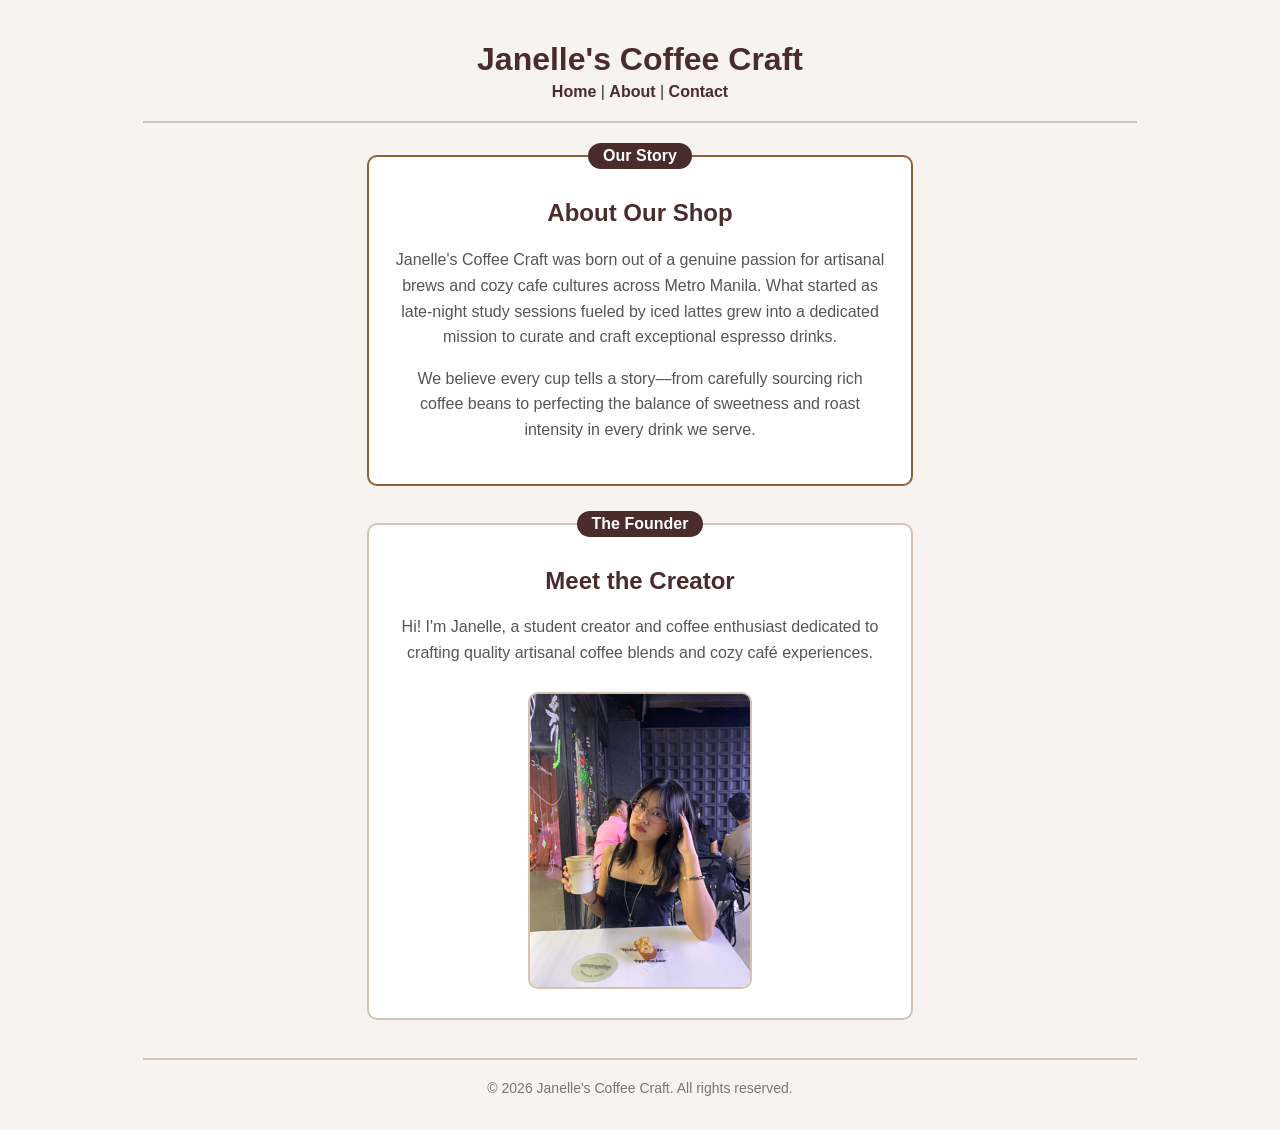
==== about.html @ 9f487399 "Unify layout, colors, and fieldsets across home, about, and contact pages" ====
<!DOCTYPE html>
<html lang="en">
<head>
  <meta charset="UTF-8">
  <meta name="viewport" content="width=device-width, initial-scale=1.0">
  <title>Janelle's Coffee Craft - About</title>
</head>
<body bgcolor="#f7f3ef" text="#333333" link="#4a2c2a" vlink="#4a2c2a" alink="#a0522d" align="center" style="font-family: Arial, sans-serif; margin: 0; padding: 20px;">

  <header>
    <h1 style="color: #4a2c2a; margin-bottom: 5px;">Janelle's Coffee Craft</h1>
    <nav>
      <a href="index.html" style="font-weight: bold; text-decoration: none;">Home</a> |
      <a href="about.html" style="font-weight: bold; text-decoration: none;">About</a> |
      <a href="contact.html" style="font-weight: bold; text-decoration: none;">Contact</a>
    </nav>
  </header>

  <hr width="80%" color="#d4c3b3" style="margin: 20px auto;">

  <main style="max-width: 600px; margin: 0 auto;">
    
    <table align="center" border="0" cellpadding="0" cellspacing="0" style="max-width: 550px; width: 100%; margin-bottom: 25px;">
      <tr>
        <td>
          <fieldset style="background-color: #ffffff; border: 2px solid #8c6239; border-radius: 10px; padding: 25px; text-align: center;">
            <legend style="background-color: #4a2c2a; color: #ffffff; padding: 4px 15px; border-radius: 15px; font-weight: bold;">Our Story</legend>
            <h2 style="color: #4a2c2a; margin-top: 5px;">About Our Shop</h2>
            <p style="color: #555555; line-height: 1.6;">Janelle's Coffee Craft was born out of a genuine passion for artisanal brews and cozy cafe cultures across Metro Manila. What started as late-night study sessions fueled by iced lattes grew into a dedicated mission to curate and craft exceptional espresso drinks.</p>
            <p style="color: #555555; line-height: 1.6;">We believe every cup tells a story—from carefully sourcing rich coffee beans to perfecting the balance of sweetness and roast intensity in every drink we serve.</p>
          </fieldset>
        </td>
      </tr>
    </table>

    <table align="center" border="0" cellpadding="0" cellspacing="0" style="max-width: 550px; width: 100%;">
      <tr>
        <td>
          <fieldset style="background-color: #ffffff; border: 2px solid #d4c3b3; border-radius: 10px; padding: 25px; text-align: center;">
            <legend style="background-color: #4a2c2a; color: #ffffff; padding: 4px 15px; border-radius: 15px; font-weight: bold;">The Founder</legend>
            <h2 style="color: #4a2c2a; margin-top: 5px;">Meet the Creator</h2>
            <p style="color: #555555; line-height: 1.6;">Hi! I'm Janelle, a student creator and coffee enthusiast dedicated to crafting quality artisanal coffee blends and cozy café experiences.</p>
            <img src="profile.jpg" alt="Janelle" width="220" style="border-radius: 10px; border: 2px solid #d4c3b3; margin-top: 10px;">
          </fieldset>
        </td>
      </tr>
    </table>

  </main>

  <br><hr width="80%" color="#d4c3b3" style="margin: 20px auto;">

  <footer>
    <p style="color: #777777; font-size: 14px;">&copy; 2026 Janelle's Coffee Craft. All rights reserved.</p>
  </footer>

</body>
</html>
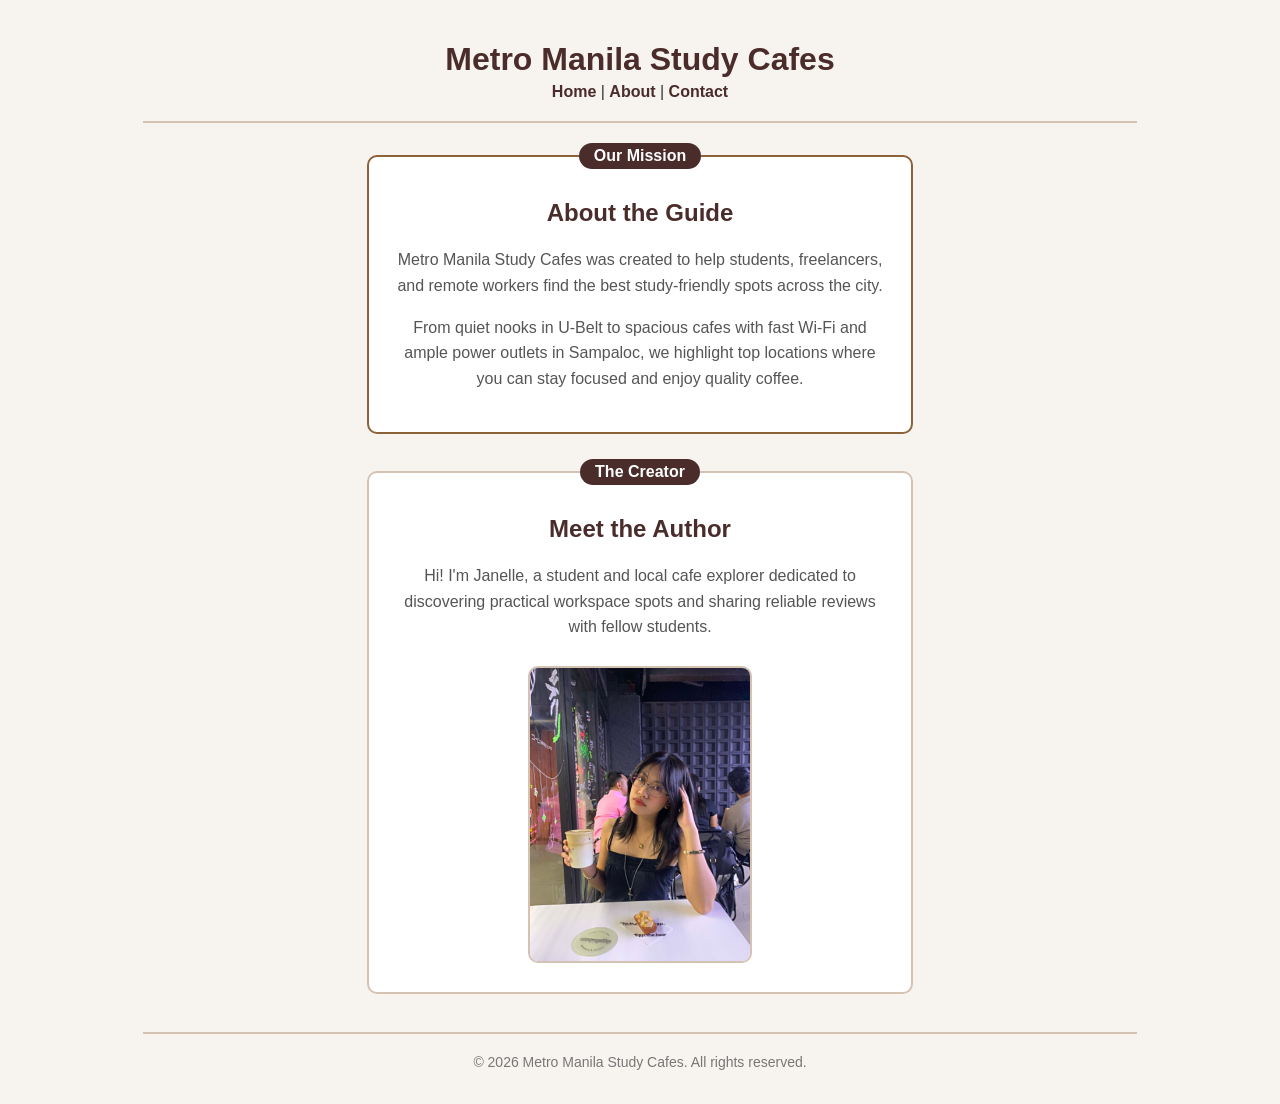
==== commit 09e3250d: "Update index, about, and contact pages for Metro Manila Study Cafes" ====
--- a/about.html
+++ b/about.html
@@ -3,12 +3,12 @@
 <head>
   <meta charset="UTF-8">
   <meta name="viewport" content="width=device-width, initial-scale=1.0">
-  <title>Janelle's Coffee Craft - About</title>
+  <title>Metro Manila Study Cafes - About</title>
 </head>
 <body bgcolor="#f7f3ef" text="#333333" link="#4a2c2a" vlink="#4a2c2a" alink="#a0522d" align="center" style="font-family: Arial, sans-serif; margin: 0; padding: 20px;">
 
   <header>
-    <h1 style="color: #4a2c2a; margin-bottom: 5px;">Janelle's Coffee Craft</h1>
+    <h1 style="color: #4a2c2a; margin-bottom: 5px;">Metro Manila Study Cafes</h1>
     <nav>
       <a href="index.html" style="font-weight: bold; text-decoration: none;">Home</a> |
       <a href="about.html" style="font-weight: bold; text-decoration: none;">About</a> |
@@ -24,10 +24,10 @@
       <tr>
         <td>
           <fieldset style="background-color: #ffffff; border: 2px solid #8c6239; border-radius: 10px; padding: 25px; text-align: center;">
-            <legend style="background-color: #4a2c2a; color: #ffffff; padding: 4px 15px; border-radius: 15px; font-weight: bold;">Our Story</legend>
-            <h2 style="color: #4a2c2a; margin-top: 5px;">About Our Shop</h2>
-            <p style="color: #555555; line-height: 1.6;">Janelle's Coffee Craft was born out of a genuine passion for artisanal brews and cozy cafe cultures across Metro Manila. What started as late-night study sessions fueled by iced lattes grew into a dedicated mission to curate and craft exceptional espresso drinks.</p>
-            <p style="color: #555555; line-height: 1.6;">We believe every cup tells a story—from carefully sourcing rich coffee beans to perfecting the balance of sweetness and roast intensity in every drink we serve.</p>
+            <legend style="background-color: #4a2c2a; color: #ffffff; padding: 4px 15px; border-radius: 15px; font-weight: bold;">Our Mission</legend>
+            <h2 style="color: #4a2c2a; margin-top: 5px;">About the Guide</h2>
+            <p style="color: #555555; line-height: 1.6;">Metro Manila Study Cafes was created to help students, freelancers, and remote workers find the best study-friendly spots across the city.</p>
+            <p style="color: #555555; line-height: 1.6;">From quiet nooks in U-Belt to spacious cafes with fast Wi-Fi and ample power outlets in Sampaloc, we highlight top locations where you can stay focused and enjoy quality coffee.</p>
           </fieldset>
         </td>
       </tr>
@@ -37,9 +37,9 @@
       <tr>
         <td>
           <fieldset style="background-color: #ffffff; border: 2px solid #d4c3b3; border-radius: 10px; padding: 25px; text-align: center;">
-            <legend style="background-color: #4a2c2a; color: #ffffff; padding: 4px 15px; border-radius: 15px; font-weight: bold;">The Founder</legend>
-            <h2 style="color: #4a2c2a; margin-top: 5px;">Meet the Creator</h2>
-            <p style="color: #555555; line-height: 1.6;">Hi! I'm Janelle, a student creator and coffee enthusiast dedicated to crafting quality artisanal coffee blends and cozy café experiences.</p>
+            <legend style="background-color: #4a2c2a; color: #ffffff; padding: 4px 15px; border-radius: 15px; font-weight: bold;">The Creator</legend>
+            <h2 style="color: #4a2c2a; margin-top: 5px;">Meet the Author</h2>
+            <p style="color: #555555; line-height: 1.6;">Hi! I'm Janelle, a student and local cafe explorer dedicated to discovering practical workspace spots and sharing reliable reviews with fellow students.</p>
             <img src="profile.jpg" alt="Janelle" width="220" style="border-radius: 10px; border: 2px solid #d4c3b3; margin-top: 10px;">
           </fieldset>
         </td>
@@ -51,7 +51,7 @@
   <br><hr width="80%" color="#d4c3b3" style="margin: 20px auto;">
 
   <footer>
-    <p style="color: #777777; font-size: 14px;">&copy; 2026 Janelle's Coffee Craft. All rights reserved.</p>
+    <p style="color: #777777; font-size: 14px;">&copy; 2026 Metro Manila Study Cafes. All rights reserved.</p>
   </footer>
 
 </body>
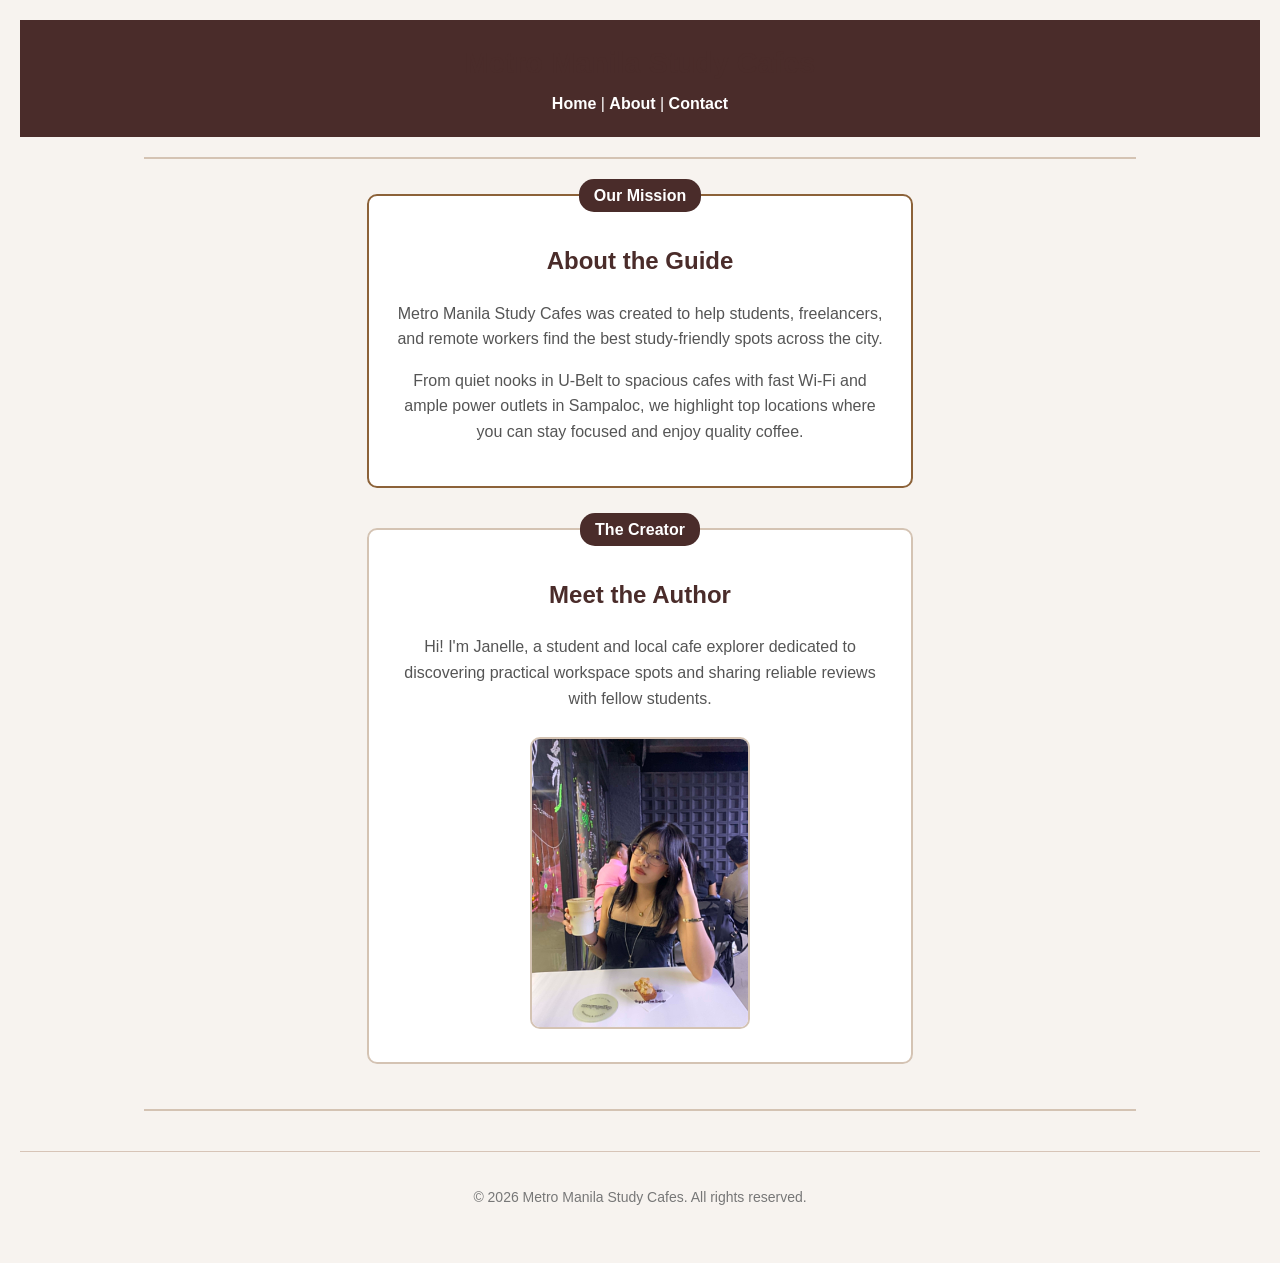
==== commit e950d5c6: "Task 5.3: Add shared style.css with CSS variables, base styles, layout regions, component cards, and" ====
--- a/about.html
+++ b/about.html
@@ -4,6 +4,7 @@
   <meta charset="UTF-8">
   <meta name="viewport" content="width=device-width, initial-scale=1.0">
   <title>Metro Manila Study Cafes - About</title>
+  <link rel="stylesheet" href="style.css">
 </head>
 <body bgcolor="#f7f3ef" text="#333333" link="#4a2c2a" vlink="#4a2c2a" alink="#a0522d" align="center" style="font-family: Arial, sans-serif; margin: 0; padding: 20px;">
 
--- a/style.css
+++ b/style.css
@@ -0,0 +1,124 @@
+/* ==========================================================================
+   1. VARIABLES
+   ========================================================================== */
+:root {
+  --brand-color: #4a2c2a;
+  --dark-ink: #333333;
+  --muted-grey: #8c6239;
+  --light-bg: #f7f3ef;
+  --white: #ffffff;
+  --card-border: #d7c4b7;
+}
+
+/* ==========================================================================
+   2. BASE STYLES
+   ========================================================================== */
+*,
+*::before,
+*::after {
+  box-sizing: border-box;
+}
+
+body {
+  font-family: Arial, sans-serif;
+  line-height: 1.6;
+  background-color: var(--light-bg);
+  color: var(--dark-ink);
+  margin: 0;
+  padding: 0;
+}
+
+a {
+  color: var(--brand-color);
+  text-decoration: none;
+}
+
+a:hover {
+  text-decoration: underline;
+}
+
+/* Accessible Keyboard Focus State */
+a:focus,
+button:focus,
+input:focus,
+select:focus,
+textarea:focus {
+  outline: 3px solid var(--brand-color);
+  outline-offset: 2px;
+}
+
+/* ==========================================================================
+   3. LAYOUT REGIONS
+   ========================================================================== */
+header {
+  background-color: var(--brand-color);
+  color: var(--white);
+  padding: 20px;
+  text-align: center;
+}
+
+header h1 {
+  margin: 0 0 10px 0;
+  font-size: 1.8rem;
+}
+
+/* Styled Horizontal Nav Bar */
+nav ul {
+  list-style: none;
+  padding: 0;
+  margin: 0;
+}
+
+nav li {
+  display: inline-block;
+  margin: 0 12px;
+}
+
+nav a {
+  color: var(--white);
+  font-weight: bold;
+  text-decoration: none;
+}
+
+nav a:hover {
+  color: var(--card-border);
+}
+
+main {
+  max-width: 800px;
+  margin: 30px auto;
+  padding: 0 20px;
+}
+
+footer {
+  text-align: center;
+  padding: 20px;
+  color: var(--muted-grey);
+  font-size: 0.9rem;
+  border-top: 1px solid var(--card-border);
+  margin-top: 40px;
+}
+
+/* ==========================================================================
+   4. COMPONENTS (Place Entry Cards)
+   ========================================================================== */
+.place-card {
+  background-color: var(--white);
+  border: 1px solid var(--card-border);
+  border-radius: 8px;
+  padding: 20px;
+  margin-bottom: 20px;
+  box-shadow: 0 2px 5px rgba(0, 0, 0, 0.05);
+}
+
+.place-card h2, 
+.place-card h3 {
+  margin-top: 0;
+  color: var(--brand-color);
+}
+
+.place-card img {
+  max-width: 100%;
+  height: auto;
+  border-radius: 6px;
+}
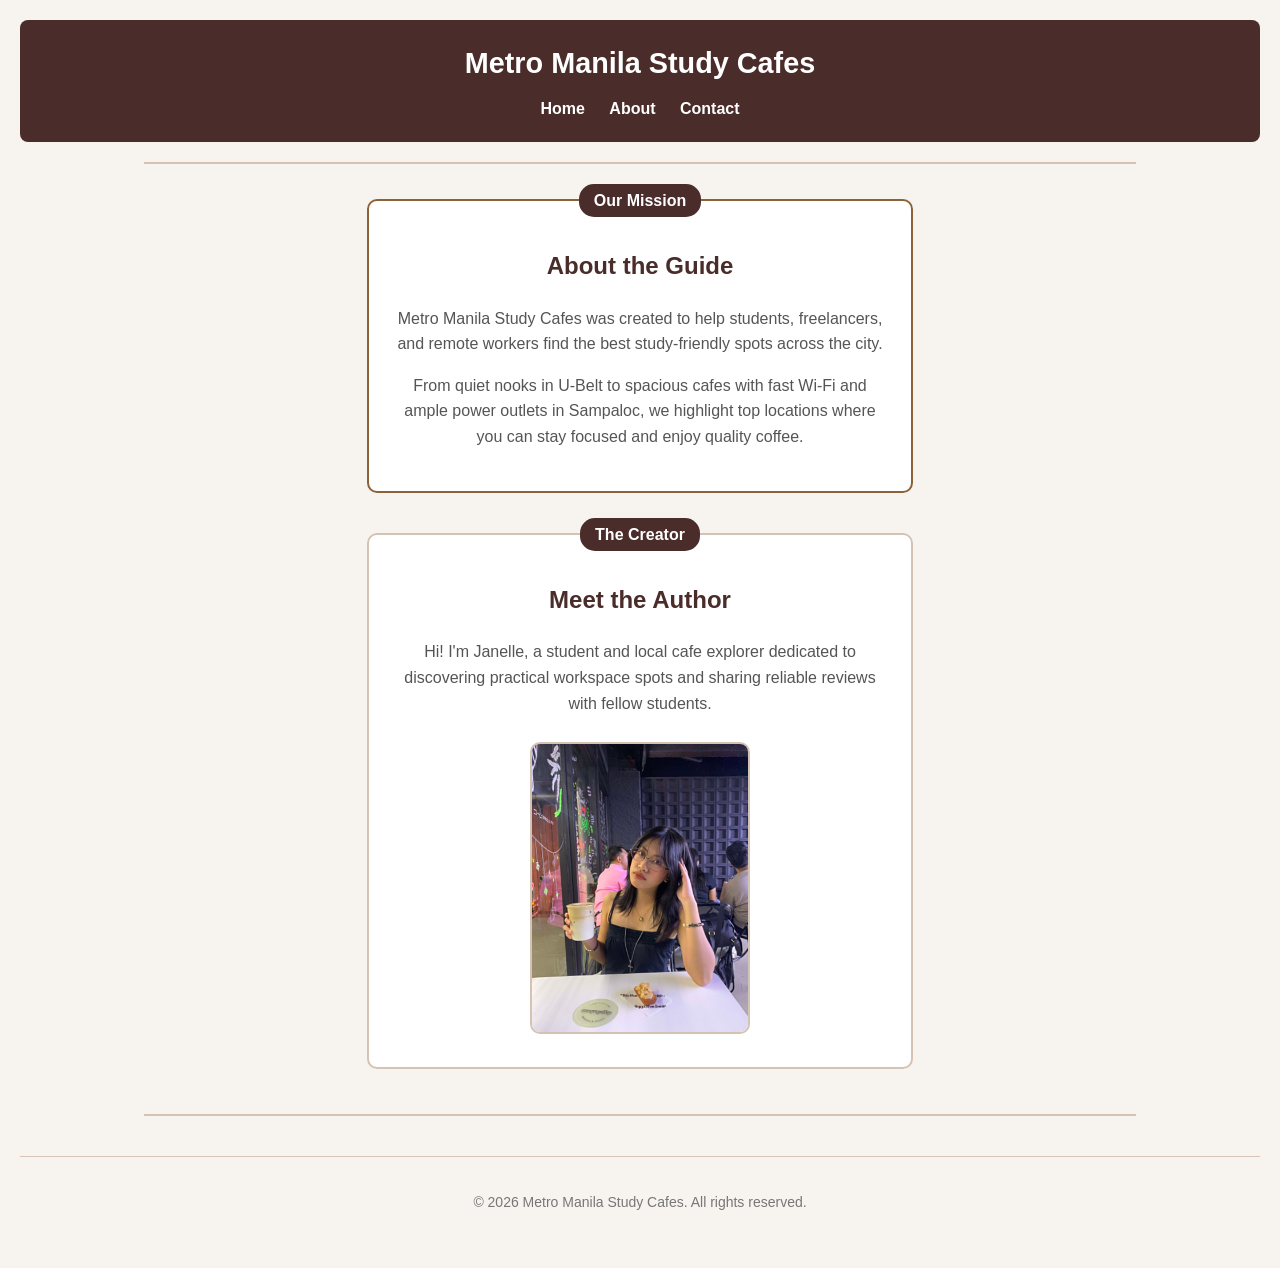
==== commit 25e5f33e: "Task 5.3: Update site-wide header, horizontal ul navigation, focus states, and shared style.css" ====
--- a/about.html
+++ b/about.html
@@ -5,15 +5,47 @@
   <meta name="viewport" content="width=device-width, initial-scale=1.0">
   <title>Metro Manila Study Cafes - About</title>
   <link rel="stylesheet" href="style.css">
+  <style>
+    /* Task 5.3 Horizontal Nav List Styles */
+    nav ul {
+      list-style: none;
+      padding: 0;
+      margin: 0;
+    }
+
+    nav li {
+      display: inline-block;
+      margin: 0 10px;
+    }
+
+    nav a {
+      color: #ffffff !important;
+      font-weight: bold;
+      text-decoration: none;
+    }
+
+    nav a:hover {
+      color: #d4c3b3 !important;
+    }
+
+    /* Accessibility Focus State */
+    a:focus,
+    button:focus {
+      outline: 3px solid #ffffff;
+      outline-offset: 2px;
+    }
+  </style>
 </head>
 <body bgcolor="#f7f3ef" text="#333333" link="#4a2c2a" vlink="#4a2c2a" alink="#a0522d" align="center" style="font-family: Arial, sans-serif; margin: 0; padding: 20px;">
 
-  <header>
-    <h1 style="color: #4a2c2a; margin-bottom: 5px;">Metro Manila Study Cafes</h1>
+  <header style="background-color: #4a2c2a; padding: 20px; border-radius: 8px;">
+    <h1 style="color: #ffffff; margin-bottom: 10px;">Metro Manila Study Cafes</h1>
     <nav>
-      <a href="index.html" style="font-weight: bold; text-decoration: none;">Home</a> |
-      <a href="about.html" style="font-weight: bold; text-decoration: none;">About</a> |
-      <a href="contact.html" style="font-weight: bold; text-decoration: none;">Contact</a>
+      <ul>
+        <li><a href="index.html">Home</a></li>
+        <li><a href="about.html">About</a></li>
+        <li><a href="contact.html">Contact</a></li>
+      </ul>
     </nav>
   </header>
 
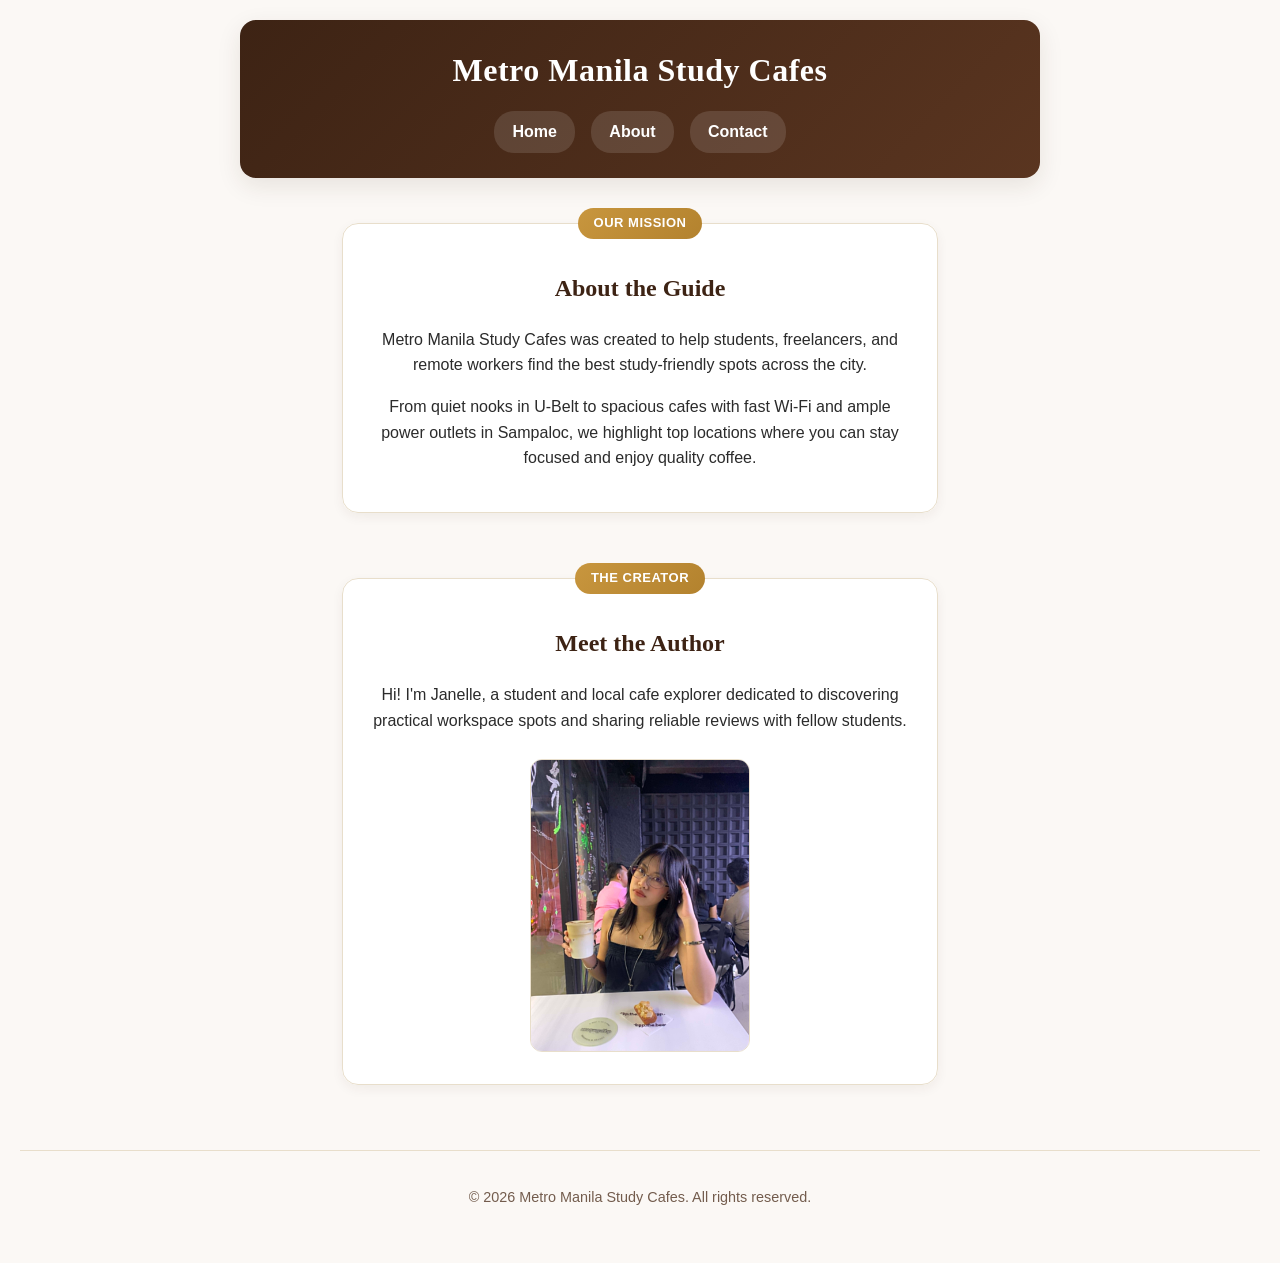
==== commit c266a0ee: "Apply unified creative cafe design and remove inline styles across all pages" ====
--- a/about.html
+++ b/about.html
@@ -5,41 +5,12 @@
   <meta name="viewport" content="width=device-width, initial-scale=1.0">
   <title>Metro Manila Study Cafes - About</title>
   <link rel="stylesheet" href="style.css">
-  <style>
-    /* Task 5.3 Horizontal Nav List Styles */
-    nav ul {
-      list-style: none;
-      padding: 0;
-      margin: 0;
-    }
+</head>
+<body>
 
-    nav li {
-      display: inline-block;
-      margin: 0 10px;
-    }
-
-    nav a {
-      color: #ffffff !important;
-      font-weight: bold;
-      text-decoration: none;
-    }
-
-    nav a:hover {
-      color: #d4c3b3 !important;
-    }
-
-    /* Accessibility Focus State */
-    a:focus,
-    button:focus {
-      outline: 3px solid #ffffff;
-      outline-offset: 2px;
-    }
-  </style>
-</head>
-<body bgcolor="#f7f3ef" text="#333333" link="#4a2c2a" vlink="#4a2c2a" alink="#a0522d" align="center" style="font-family: Arial, sans-serif; margin: 0; padding: 20px;">
-
-  <header style="background-color: #4a2c2a; padding: 20px; border-radius: 8px;">
-    <h1 style="color: #ffffff; margin-bottom: 10px;">Metro Manila Study Cafes</h1>
+  <!-- Navigation Bar Container -->
+  <header>
+    <h1>Metro Manila Study Cafes</h1>
     <nav>
       <ul>
         <li><a href="index.html">Home</a></li>
@@ -49,31 +20,31 @@
     </nav>
   </header>
 
-  <hr width="80%" color="#d4c3b3" style="margin: 20px auto;">
-
-  <main style="max-width: 600px; margin: 0 auto;">
+  <main>
     
-    <table align="center" border="0" cellpadding="0" cellspacing="0" style="max-width: 550px; width: 100%; margin-bottom: 25px;">
+    <!-- Our Mission Section -->
+    <table align="center" border="0" cellpadding="0" cellspacing="0" style="max-width: 600px; width: 100%; margin-bottom: 25px;">
       <tr>
         <td>
-          <fieldset style="background-color: #ffffff; border: 2px solid #8c6239; border-radius: 10px; padding: 25px; text-align: center;">
-            <legend style="background-color: #4a2c2a; color: #ffffff; padding: 4px 15px; border-radius: 15px; font-weight: bold;">Our Mission</legend>
-            <h2 style="color: #4a2c2a; margin-top: 5px;">About the Guide</h2>
-            <p style="color: #555555; line-height: 1.6;">Metro Manila Study Cafes was created to help students, freelancers, and remote workers find the best study-friendly spots across the city.</p>
-            <p style="color: #555555; line-height: 1.6;">From quiet nooks in U-Belt to spacious cafes with fast Wi-Fi and ample power outlets in Sampaloc, we highlight top locations where you can stay focused and enjoy quality coffee.</p>
+          <fieldset class="place-card" style="text-align: center;">
+            <legend>Our Mission</legend>
+            <h2 style="margin-top: 5px;">About the Guide</h2>
+            <p style="color: var(--dark-ink); line-height: 1.6;">Metro Manila Study Cafes was created to help students, freelancers, and remote workers find the best study-friendly spots across the city.</p>
+            <p style="color: var(--dark-ink); line-height: 1.6;">From quiet nooks in U-Belt to spacious cafes with fast Wi-Fi and ample power outlets in Sampaloc, we highlight top locations where you can stay focused and enjoy quality coffee.</p>
           </fieldset>
         </td>
       </tr>
     </table>
 
-    <table align="center" border="0" cellpadding="0" cellspacing="0" style="max-width: 550px; width: 100%;">
+    <!-- Creator Section -->
+    <table align="center" border="0" cellpadding="0" cellspacing="0" style="max-width: 600px; width: 100%;">
       <tr>
         <td>
-          <fieldset style="background-color: #ffffff; border: 2px solid #d4c3b3; border-radius: 10px; padding: 25px; text-align: center;">
-            <legend style="background-color: #4a2c2a; color: #ffffff; padding: 4px 15px; border-radius: 15px; font-weight: bold;">The Creator</legend>
-            <h2 style="color: #4a2c2a; margin-top: 5px;">Meet the Author</h2>
-            <p style="color: #555555; line-height: 1.6;">Hi! I'm Janelle, a student and local cafe explorer dedicated to discovering practical workspace spots and sharing reliable reviews with fellow students.</p>
-            <img src="profile.jpg" alt="Janelle" width="220" style="border-radius: 10px; border: 2px solid #d4c3b3; margin-top: 10px;">
+          <fieldset class="place-card" style="text-align: center;">
+            <legend>The Creator</legend>
+            <h2 style="margin-top: 5px;">Meet the Author</h2>
+            <p style="color: var(--dark-ink); line-height: 1.6;">Hi! I'm Janelle, a student and local cafe explorer dedicated to discovering practical workspace spots and sharing reliable reviews with fellow students.</p>
+            <img src="profile.jpg" alt="Janelle" width="220" style="margin-top: 10px;">
           </fieldset>
         </td>
       </tr>
@@ -81,10 +52,8 @@
 
   </main>
 
-  <br><hr width="80%" color="#d4c3b3" style="margin: 20px auto;">
-
   <footer>
-    <p style="color: #777777; font-size: 14px;">&copy; 2026 Metro Manila Study Cafes. All rights reserved.</p>
+    <p>&copy; 2026 Metro Manila Study Cafes. All rights reserved.</p>
   </footer>
 
 </body>
--- a/style.css
+++ b/style.css
@@ -2,12 +2,16 @@
    1. VARIABLES
    ========================================================================== */
 :root {
-  --brand-color: #4a2c2a;
-  --dark-ink: #333333;
-  --muted-grey: #8c6239;
-  --light-bg: #f7f3ef;
+  --brand-color: #3d2314;       /* Deep Roast Espresso */
+  --brand-medium: #5a3520;     /* Warm Mocha */
+  --accent-gold: #c8963e;      /* Creamy Caramel Accent */
+  --dark-ink: #2b2b2b;
+  --muted-grey: #735c4d;
+  --light-bg: #fbf8f5;         /* Soft Cream Background */
   --white: #ffffff;
-  --card-border: #d7c4b7;
+  --card-border: #e8decb;
+  --shadow-sm: 0 4px 12px rgba(61, 35, 20, 0.06);
+  --shadow-md: 0 8px 24px rgba(61, 35, 20, 0.1);
 }
 
 /* ==========================================================================
@@ -20,74 +24,90 @@
 }
 
 body {
-  font-family: Arial, sans-serif;
+  font-family: 'Segoe UI', Tahoma, Geneva, Verdana, sans-serif;
   line-height: 1.6;
   background-color: var(--light-bg);
   color: var(--dark-ink);
   margin: 0;
-  padding: 0;
+  padding: 20px;
 }
 
 a {
   color: var(--brand-color);
   text-decoration: none;
+  transition: all 0.2s ease;
 }
 
 a:hover {
-  text-decoration: underline;
-}
-
-/* Accessible Keyboard Focus State */
+  color: var(--accent-gold);
+}
+
+/* Accessible Keyboard Focus State (Task 5.3 Compliant) */
 a:focus,
 button:focus,
 input:focus,
 select:focus,
 textarea:focus {
-  outline: 3px solid var(--brand-color);
-  outline-offset: 2px;
+  outline: 3px solid var(--accent-gold) !important;
+  outline-offset: 2px !important;
 }
 
 /* ==========================================================================
    3. LAYOUT REGIONS
    ========================================================================== */
 header {
-  background-color: var(--brand-color);
+  background: linear-gradient(135deg, var(--brand-color) 0%, var(--brand-medium) 100%) !important;
   color: var(--white);
-  padding: 20px;
+  padding: 25px 20px !important;
   text-align: center;
+  border-radius: 16px !important;
+  box-shadow: var(--shadow-md);
+  max-width: 800px;
+  margin: 0 auto 25px auto;
 }
 
 header h1 {
-  margin: 0 0 10px 0;
-  font-size: 1.8rem;
-}
-
-/* Styled Horizontal Nav Bar */
+  color: var(--white) !important;
+  font-family: 'Georgia', serif !important;
+  font-size: 2rem !important;
+  letter-spacing: 0.5px;
+  margin: 0 0 15px 0 !important;
+  display: block;
+}
+
+/* Task 5.3 Horizontal Nav List Styles */
 nav ul {
-  list-style: none;
+  list-style: none !important;
+  padding: 0 !important;
+  margin: 0 !important;
+}
+
+nav li {
+  display: inline-block !important;
+  margin: 0 6px !important;
+}
+
+nav a {
+  color: var(--white) !important;
+  font-weight: 600;
+  padding: 8px 18px;
+  border-radius: 20px;
+  background-color: rgba(255, 255, 255, 0.12);
+  display: inline-block;
+  transition: all 0.25s ease;
+}
+
+nav a:hover {
+  background-color: var(--accent-gold) !important;
+  color: var(--white) !important;
+  text-decoration: none;
+  transform: translateY(-2px);
+}
+
+main {
+  max-width: 650px;
+  margin: 30px auto;
   padding: 0;
-  margin: 0;
-}
-
-nav li {
-  display: inline-block;
-  margin: 0 12px;
-}
-
-nav a {
-  color: var(--white);
-  font-weight: bold;
-  text-decoration: none;
-}
-
-nav a:hover {
-  color: var(--card-border);
-}
-
-main {
-  max-width: 800px;
-  margin: 30px auto;
-  padding: 0 20px;
 }
 
 footer {
@@ -100,25 +120,87 @@
 }
 
 /* ==========================================================================
-   4. COMPONENTS (Place Entry Cards)
-   ========================================================================== */
-.place-card {
-  background-color: var(--white);
-  border: 1px solid var(--card-border);
-  border-radius: 8px;
-  padding: 20px;
-  margin-bottom: 20px;
-  box-shadow: 0 2px 5px rgba(0, 0, 0, 0.05);
+   4. COMPONENTS (Place Entry Cards & Form Elements)
+   ========================================================================== */
+.place-card,
+fieldset {
+  background-color: var(--white) !important;
+  border: 1px solid var(--card-border) !important;
+  border-radius: 16px !important;
+  padding: 25px !important;
+  margin-bottom: 25px;
+  box-shadow: var(--shadow-sm);
+  transition: transform 0.25s ease, box-shadow 0.25s ease;
+}
+
+.place-card:hover,
+fieldset:hover {
+  transform: translateY(-3px);
+  box-shadow: var(--shadow-md);
 }
 
 .place-card h2, 
 .place-card h3 {
   margin-top: 0;
   color: var(--brand-color);
+  font-family: 'Georgia', serif;
 }
 
 .place-card img {
   max-width: 100%;
   height: auto;
-  border-radius: 6px;
+  border-radius: 12px;
+  border: 1px solid var(--card-border);
+}
+
+legend {
+  background: linear-gradient(135deg, var(--accent-gold), #b3822e) !important;
+  color: var(--white) !important;
+  padding: 5px 16px !important;
+  border-radius: 20px !important;
+  font-weight: bold;
+  font-size: 13px;
+  letter-spacing: 0.5px;
+  text-transform: uppercase;
+}
+
+/* Form Controls */
+input[type="text"], 
+input[type="email"], 
+textarea, 
+select {
+  width: 100%;
+  padding: 10px 14px;
+  border: 1.5px solid var(--card-border);
+  border-radius: 8px;
+  margin-bottom: 15px;
+  font-family: inherit;
+  transition: border-color 0.2s ease, box-shadow 0.2s ease;
+}
+
+input[type="text"]:focus, 
+input[type="email"]:focus, 
+textarea:focus {
+  border-color: var(--brand-color) !important;
+  box-shadow: 0 0 0 3px rgba(61, 35, 20, 0.12);
+}
+
+button[type="submit"], 
+.btn-link {
+  background: linear-gradient(135deg, var(--brand-color), var(--brand-medium));
+  color: var(--white);
+  border: none;
+  padding: 10px 22px;
+  border-radius: 20px;
+  font-weight: bold;
+  cursor: pointer;
+  transition: opacity 0.2s ease, transform 0.2s ease;
+  display: inline-block;
+}
+
+button[type="submit"]:hover, 
+.btn-link:hover {
+  opacity: 0.92;
+  transform: translateY(-1px);
+  color: var(--white);
 }
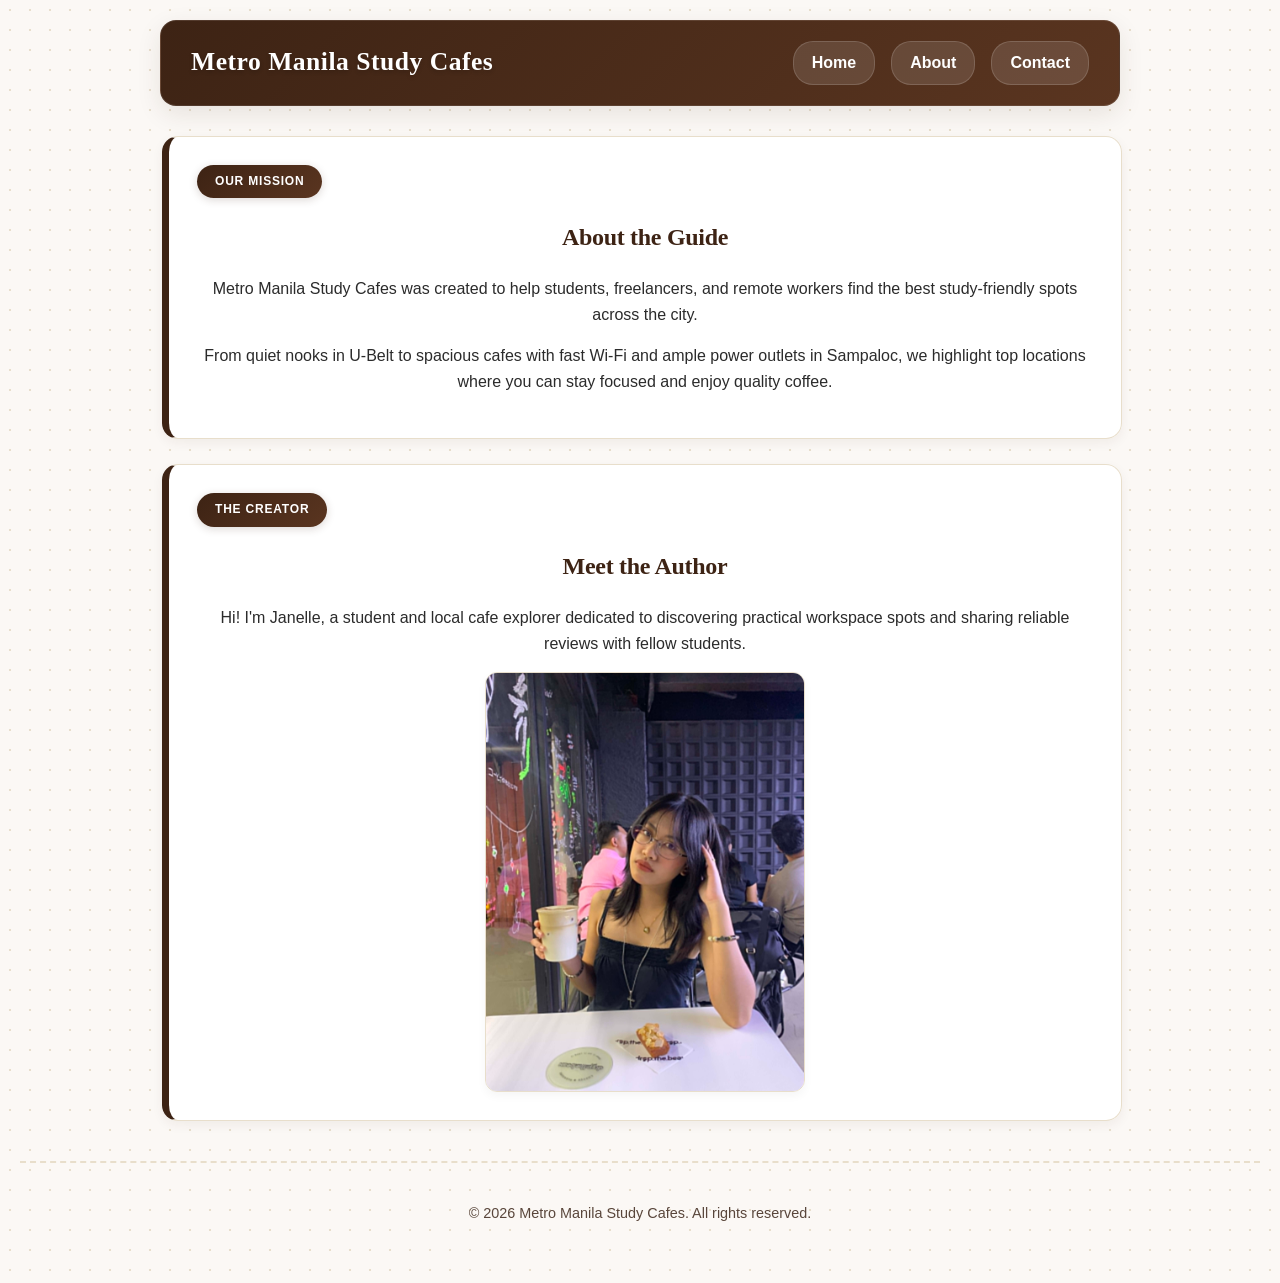
==== commit f91fe20e: "Fix table max-width inline style to expand card container" ====
--- a/about.html
+++ b/about.html
@@ -23,7 +23,7 @@
   <main>
     
     <!-- Our Mission Section -->
-    <table align="center" border="0" cellpadding="0" cellspacing="0" style="max-width: 600px; width: 100%; margin-bottom: 25px;">
+    <table align="center" border="0" cellpadding="0" cellspacing="0" style="max-width: 100%; width: 100%; margin-bottom: 25px;">
       <tr>
         <td>
           <fieldset class="place-card" style="text-align: center;">
@@ -37,7 +37,7 @@
     </table>
 
     <!-- Creator Section -->
-    <table align="center" border="0" cellpadding="0" cellspacing="0" style="max-width: 600px; width: 100%;">
+    <table align="center" border="0" cellpadding="0" cellspacing="0" style="max-width: 100%; width: 100%;">
       <tr>
         <td>
           <fieldset class="place-card" style="text-align: center;">
--- a/style.css
+++ b/style.css
@@ -1,21 +1,22 @@
 /* ==========================================================================
-   1. VARIABLES
+   1. VARIABLES & CREATIVE THEME EXTENSIONS
    ========================================================================== */
 :root {
   --brand-color: #3d2314;       /* Deep Roast Espresso */
   --brand-medium: #5a3520;     /* Warm Mocha */
   --accent-gold: #c8963e;      /* Creamy Caramel Accent */
   --dark-ink: #2b2b2b;
-  --muted-grey: #735c4d;
+  --muted-grey: #59463b;       /* Adjusted to pass >= 4.5:1 contrast against #fbf8f5 */
   --light-bg: #fbf8f5;         /* Soft Cream Background */
   --white: #ffffff;
   --card-border: #e8decb;
   --shadow-sm: 0 4px 12px rgba(61, 35, 20, 0.06);
   --shadow-md: 0 8px 24px rgba(61, 35, 20, 0.1);
-}
-
-/* ==========================================================================
-   2. BASE STYLES
+  --accent-foam: #f2e9dc;      /* Subtitle/Highlight background */
+}
+
+/* ==========================================================================
+   2. BASE STYLES & ATMOSPHERIC PATTERN
    ========================================================================== */
 *,
 *::before,
@@ -27,6 +28,9 @@
   font-family: 'Segoe UI', Tahoma, Geneva, Verdana, sans-serif;
   line-height: 1.6;
   background-color: var(--light-bg);
+  /* Subtle stationery grid pattern for cafe vibe */
+  background-image: radial-gradient(var(--card-border) 0.8px, transparent 0.8px);
+  background-size: 20px 20px;
   color: var(--dark-ink);
   margin: 0;
   padding: 20px;
@@ -42,49 +46,71 @@
   color: var(--accent-gold);
 }
 
-/* Accessible Keyboard Focus State (Task 5.3 Compliant) */
+/* Task 5.4 - Accessible Keyboard Focus State (Uses Brand Color Variable) */
 a:focus,
 button:focus,
 input:focus,
 select:focus,
 textarea:focus {
-  outline: 3px solid var(--accent-gold) !important;
-  outline-offset: 2px !important;
-}
-
-/* ==========================================================================
-   3. LAYOUT REGIONS
-   ========================================================================== */
-header {
+  outline: 3px solid var(--brand-color) !important;
+  outline-offset: 3px !important;
+}
+
+/* ==========================================================================
+   3. LAYOUT REGIONS & FLEXBOX HEADER (Activity 6.3)
+   ========================================================================== */
+header,
+.site-header {
+  display: flex !important;
+  justify-content: space-between !important;
+  align-items: center !important;
   background: linear-gradient(135deg, var(--brand-color) 0%, var(--brand-medium) 100%) !important;
   color: var(--white);
-  padding: 25px 20px !important;
-  text-align: center;
+  padding: 20px 30px !important;
   border-radius: 16px !important;
   box-shadow: var(--shadow-md);
   max-width: 800px;
   margin: 0 auto 25px auto;
-}
-
-header h1 {
+  border: 1px solid rgba(255, 255, 255, 0.1);
+}
+
+header h1,
+.site-header h1 {
   color: var(--white) !important;
   font-family: 'Georgia', serif !important;
-  font-size: 2rem !important;
+  font-size: 1.6rem !important;
   letter-spacing: 0.5px;
-  margin: 0 0 15px 0 !important;
+  margin: 0 !important;
   display: block;
-}
-
-/* Task 5.3 Horizontal Nav List Styles */
-nav ul {
+  text-shadow: 0 2px 4px rgba(0, 0, 0, 0.2);
+}
+
+header h1 a,
+.site-header h1 a {
+  color: var(--white) !important;
+  text-decoration: none !important;
+}
+
+/* Flexbox Nav Container & Link Spacing (Gap) */
+nav {
+  margin: 0 !important;
+  width: auto !important;
+}
+
+nav ul,
+.site-header nav ul {
+  display: flex !important;
+  gap: 16px !important; /* Flexbox gap used for link spacing */
   list-style: none !important;
   padding: 0 !important;
   margin: 0 !important;
-}
-
-nav li {
-  display: inline-block !important;
-  margin: 0 6px !important;
+  align-items: center !important;
+}
+
+nav li,
+.site-header nav li {
+  display: block !important; /* Flexbox replaces display: inline-block */
+  margin: 0 !important;
 }
 
 nav a {
@@ -93,8 +119,10 @@
   padding: 8px 18px;
   border-radius: 20px;
   background-color: rgba(255, 255, 255, 0.12);
+  border: 1px solid rgba(255, 255, 255, 0.15);
   display: inline-block;
   transition: all 0.25s ease;
+  white-space: nowrap;
 }
 
 nav a:hover {
@@ -102,48 +130,84 @@
   color: var(--white) !important;
   text-decoration: none;
   transform: translateY(-2px);
+  box-shadow: 0 4px 10px rgba(200, 150, 62, 0.3);
+}
+
+/* Centered Banner/Call-to-Action (Lesson 6.4 Flexbox Centering) */
+.hero-banner,
+.cta-banner {
+  display: flex !important;
+  justify-content: center !important;
+  align-items: center !important;
+  min-height: 100px; /* Explicit height for vertical centering */
+  background: linear-gradient(135deg, var(--brand-color), var(--brand-medium));
+  color: var(--white);
+  border-radius: 12px;
+  margin: 20px auto;
+  padding: 20px;
+  text-align: center !important;
+  box-shadow: var(--shadow-sm);
 }
 
 main {
-  max-width: 650px;
+  max-width: 900px; /* Changed from 650px to fit cards side-by-side */
   margin: 30px auto;
   padding: 0;
 }
 
 footer {
   text-align: center;
-  padding: 20px;
+  padding: 24px;
   color: var(--muted-grey);
   font-size: 0.9rem;
-  border-top: 1px solid var(--card-border);
+  border-top: 2px dashed var(--card-border);
   margin-top: 40px;
 }
 
 /* ==========================================================================
-   4. COMPONENTS (Place Entry Cards & Form Elements)
+   4. COMPONENTS (Task 5.4 - Place Entry Cards & Form Elements)
    ========================================================================== */
 .place-card,
 fieldset {
+  position: relative !important;
   background-color: var(--white) !important;
   border: 1px solid var(--card-border) !important;
+  border-left: 7px solid var(--brand-color) !important; /* Forces the thick 7px accent */
   border-radius: 16px !important;
-  padding: 25px !important;
+  padding: 28px !important;
   margin-bottom: 25px;
-  box-shadow: var(--shadow-sm);
-  transition: transform 0.25s ease, box-shadow 0.25s ease;
+  box-shadow: var(--shadow-sm) !important;
+  transition: transform 0.25s ease, box-shadow 0.25s ease, border-left-color 0.25s ease !important;
+}
+
+/* Hover transition to gold accent */
+.place-card:hover,
+fieldset:hover {
+  transform: translateY(-3px) !important;
+  box-shadow: var(--shadow-md) !important;
+  border-left-color: var(--accent-gold) !important;
+}
+
+/* Task 5.4 - Coloured left border using brand variable */
+.place-card {
+  border-left: 7px solid var(--brand-color) !important;
 }
 
 .place-card:hover,
 fieldset:hover {
   transform: translateY(-3px);
   box-shadow: var(--shadow-md);
-}
-
+  border-left-color: var(--accent-gold) !important;
+}
+
+/* Task 5.4 - Distinct font-size and color on place name */
 .place-card h2, 
 .place-card h3 {
   margin-top: 0;
   color: var(--brand-color);
   font-family: 'Georgia', serif;
+  font-size: 1.5rem;
+  letter-spacing: -0.3px;
 }
 
 .place-card img {
@@ -151,56 +215,250 @@
   height: auto;
   border-radius: 12px;
   border: 1px solid var(--card-border);
-}
-
+  box-shadow: 0 4px 10px rgba(0, 0, 0, 0.04);
+}
+
+/* Task 5.4 - Styled Legend using Brand/Accent Variable */
 legend {
-  background: linear-gradient(135deg, var(--accent-gold), #b3822e) !important;
-  color: var(--white) !important;
-  padding: 5px 16px !important;
+  background: linear-gradient(135deg, var(--brand-color), var(--brand-medium)) !important;
+  color: var(--white) !important;
+  padding: 7px 18px !important;
   border-radius: 20px !important;
   font-weight: bold;
-  font-size: 13px;
-  letter-spacing: 0.5px;
+  font-size: 12px;
+  letter-spacing: 0.8px;
   text-transform: uppercase;
-}
-
-/* Form Controls */
+  box-shadow: 0 2px 8px rgba(61, 35, 20, 0.18);
+}
+
+/* Task 5.4 - Form Controls & Consistent Padding */
 input[type="text"], 
 input[type="email"], 
 textarea, 
 select {
   width: 100%;
-  padding: 10px 14px;
+  padding: 12px 16px;
   border: 1.5px solid var(--card-border);
-  border-radius: 8px;
-  margin-bottom: 15px;
+  border-radius: 10px;
+  margin-bottom: 18px;
   font-family: inherit;
-  transition: border-color 0.2s ease, box-shadow 0.2s ease;
+  font-size: 0.95rem;
+  color: var(--dark-ink);
+  background-color: var(--light-bg);
+  transition: border-color 0.2s ease, box-shadow 0.2s ease, background-color 0.2s ease;
 }
 
 input[type="text"]:focus, 
 input[type="email"]:focus, 
-textarea:focus {
+textarea:focus,
+select:focus {
+  background-color: var(--white);
   border-color: var(--brand-color) !important;
   box-shadow: 0 0 0 3px rgba(61, 35, 20, 0.12);
 }
 
+/* Task 5.4 - Styled Submit Button & Links */
 button[type="submit"], 
 .btn-link {
   background: linear-gradient(135deg, var(--brand-color), var(--brand-medium));
-  color: var(--white);
+  color: var(--white) !important;
   border: none;
-  padding: 10px 22px;
+  padding: 12px 26px;
   border-radius: 20px;
   font-weight: bold;
+  font-size: 0.95rem;
   cursor: pointer;
-  transition: opacity 0.2s ease, transform 0.2s ease;
+  transition: opacity 0.2s ease, transform 0.2s ease, box-shadow 0.2s ease;
   display: inline-block;
+  box-shadow: 0 4px 10px rgba(61, 35, 20, 0.15);
 }
 
 button[type="submit"]:hover, 
 .btn-link:hover {
-  opacity: 0.92;
-  transform: translateY(-1px);
+  opacity: 0.95;
+  transform: translateY(-2px);
+  box-shadow: 0 6px 14px rgba(61, 35, 20, 0.25);
   color: var(--white);
+}
+
+/* Fix Fieldset Browser Rendering & Legend Cutoff */
+fieldset {
+  /* Resets browser-native fieldset layout behavior */
+  display: block !important;
+  min-inline-size: auto !important;
+  
+  /* Retains thick border while forcing rounded corners to clip properly */
+  border: 1px solid var(--card-border) !important;
+  border-left: 7px solid var(--brand-color) !important;
+  border-radius: 16px !important;
+  overflow: hidden !important;
+  
+  /* Generous internal spacing so form elements don't touch or crowd the left border */
+  padding: 30px 25px 20px 30px !important;
+}
+
+/* Adjust legend placement so it doesn't interrupt or displace the top-left corner border */
+fieldset > legend {
+  float: left !important;
+  margin-bottom: 20px !important;
+}
+
+fieldset > legend + * {
+  clear: both !important;
+}
+
+.place-grid {
+  display: flex !important;
+  flex-wrap: wrap !important;
+  gap: 24px !important;
+  margin-bottom: 30px !important;
+}
+
+.place-grid table {
+  flex: 1 1 240px !important;
+}
+
+/* 1. Make Main Container and Header match widths */
+main, 
+header, 
+.site-header {
+  max-width: 960px !important;
+  width: 100% !important;
+  box-sizing: border-box !important;
+}
+
+/* 2. Fix CTA Banner Sizing & Padding */
+.cta-banner {
+  max-width: 100% !important;
+  min-height: auto !important;
+  padding: 16px 20px !important;
+  margin: 20px 0 30px 0 !important;
+}
+
+/* 3. Equal Card Heights & Image Alignment */
+.place-grid {
+  display: flex !important;
+  flex-wrap: wrap !important;
+  gap: 20px !important;
+  align-items: stretch !important; /* Forces cards to match height */
+}
+
+.place-grid table {
+  flex: 1 1 260px !important;
+  display: flex !important;
+  flex-direction: column !important;
+  height: 100% !important;
+}
+
+.place-grid tbody,
+.place-grid tr,
+.place-grid td {
+  display: flex !important;
+  flex-direction: column !important;
+  flex: 1 !important;
+  height: 100% !important;
+  width: 100% !important;
+}
+
+.place-card {
+  display: flex !important;
+  flex-direction: column !important;
+  justify-content: space-between !important;
+  height: 100% !important;
+  margin-bottom: 0 !important;
+  box-sizing: border-box !important;
+}
+
+/* Standardize card images */
+.place-card img {
+  width: 100% !important;
+  height: 180px !important;
+  object-fit: cover !important; /* Crops images cleanly to identical dimensions */
+  margin-top: auto !important; /* Pushes every image down to bottom baseline */
+}
+
+/* Standardize coffee card images overlay rule */
+main img[src*="place"], 
+main fieldset img {
+  object-fit: cover !important;
+}
+
+/* FIX AUTHOR PORTRAIT PHOTO FRAME */
+main img:not([src*="place"]) {
+  width: 100% !important;
+  max-width: 320px !important; /* Restricts portrait image from spreading too wide */
+  height: 420px !important;    /* Provides vertical height for full face visibility */
+  object-fit: cover !important; /* Fills frame without side margins */
+  object-position: center 20% !important; /* Centers image on face */
+  border-radius: 12px !important;
+  display: block !important;
+  margin: 0 auto !important;
+}
+
+/* ==========================================================================
+   EQUAL HEIGHT CARDS & AUTHOR PORTRAIT PHOTO FIX
+   ========================================================================== */
+
+/* 1. Force table structures to stretch full card height */
+.place-grid tr {
+  display: flex !important;
+  flex-direction: column !important;
+  height: 100% !important;
+}
+
+.place-grid td {
+  display: flex !important;
+  flex-direction: column !important;
+  justify-content: space-between !important;
+  flex: 1 !important;
+  height: 100% !important;
+}
+
+/* 2. Ensure all place-card containers match Warehouse Coffee's height */
+.place-card {
+  display: flex !important;
+  flex-direction: column !important;
+  justify-content: space-between !important;
+  height: 100% !important;
+  min-height: 100% !important;
+}
+
+.place-card img {
+  width: 100% !important;
+  height: 180px !important;
+  object-fit: cover !important;
+  margin-top: auto !important;
+}
+
+main fieldset,
+main .place-card,
+main section {
+  width: 100% !important;
+  max-width: 100% !important;
+  box-sizing: border-box !important;
+  display: block !important;
+}
+
+/* ==========================================================================
+   FORCE FULL WIDTH LAYOUT ON ABOUT PAGE CARDS & FIELDSETS
+   ========================================================================== */
+
+main fieldset,
+main fieldset.place-card,
+body#about main fieldset,
+body#about .place-card {
+  width: 100% !important;
+  max-width: 100% !important;
+  min-width: 100% !important;
+  display: block !important;
+  float: none !important;
+  box-sizing: border-box !important;
+}
+
+main fieldset table,
+main fieldset tbody,
+main fieldset tr,
+main fieldset td {
+  width: 100% !important;
+  display: block !important;
 }
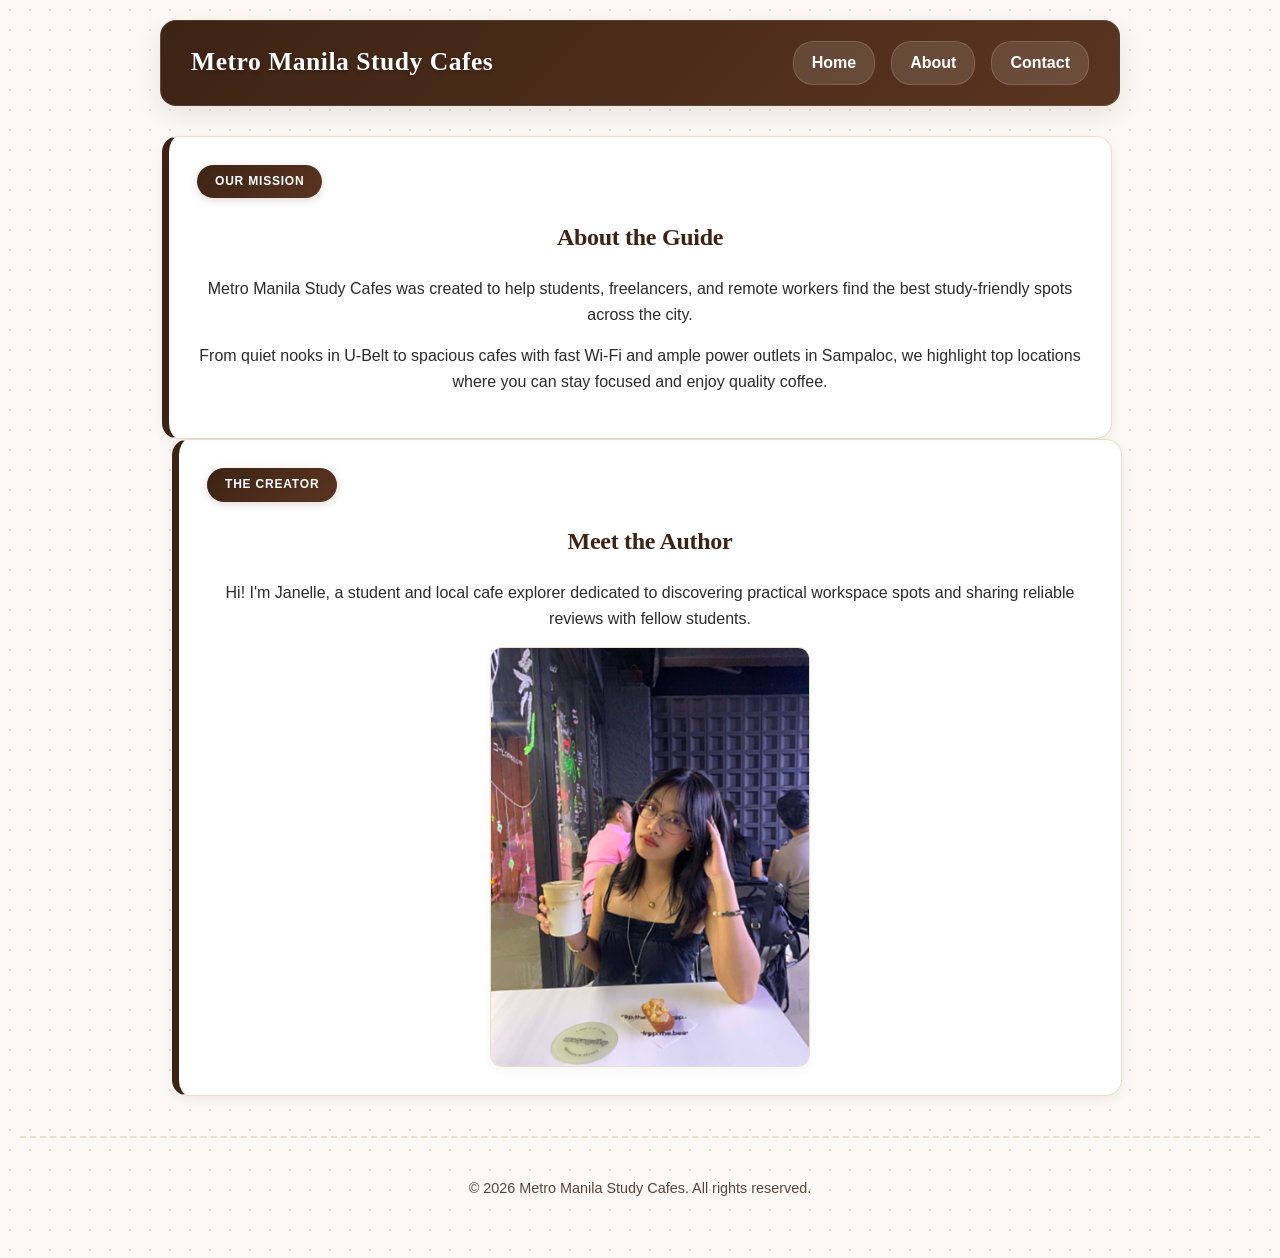
==== commit 5c762eb6: "Update About page layout to single row table for horizontal card alignment" ====
--- a/about.html
+++ b/about.html
@@ -22,33 +22,31 @@
 
   <main>
     
-    <!-- Our Mission Section -->
-    <table align="center" border="0" cellpadding="0" cellspacing="0" style="max-width: 100%; width: 100%; margin-bottom: 25px;">
-      <tr>
-        <td>
-          <fieldset class="place-card" style="text-align: center;">
-            <legend>Our Mission</legend>
-            <h2 style="margin-top: 5px;">About the Guide</h2>
-            <p style="color: var(--dark-ink); line-height: 1.6;">Metro Manila Study Cafes was created to help students, freelancers, and remote workers find the best study-friendly spots across the city.</p>
-            <p style="color: var(--dark-ink); line-height: 1.6;">From quiet nooks in U-Belt to spacious cafes with fast Wi-Fi and ample power outlets in Sampaloc, we highlight top locations where you can stay focused and enjoy quality coffee.</p>
-          </fieldset>
-        </td>
-      </tr>
-    </table>
+    <div class="place-grid">
+      <table align="center" border="0" cellpadding="0" cellspacing="0" style="width: 100%;">
+        <tr>
+          <!-- Our Mission Section -->
+          <td valign="top" style="width: 50%; padding-right: 10px;">
+            <fieldset class="place-card" style="text-align: center;">
+              <legend>Our Mission</legend>
+              <h2 style="margin-top: 5px;">About the Guide</h2>
+              <p style="color: var(--dark-ink); line-height: 1.6;">Metro Manila Study Cafes was created to help students, freelancers, and remote workers find the best study-friendly spots across the city.</p>
+              <p style="color: var(--dark-ink); line-height: 1.6;">From quiet nooks in U-Belt to spacious cafes with fast Wi-Fi and ample power outlets in Sampaloc, we highlight top locations where you can stay focused and enjoy quality coffee.</p>
+            </fieldset>
+          </td>
 
-    <!-- Creator Section -->
-    <table align="center" border="0" cellpadding="0" cellspacing="0" style="max-width: 100%; width: 100%;">
-      <tr>
-        <td>
-          <fieldset class="place-card" style="text-align: center;">
-            <legend>The Creator</legend>
-            <h2 style="margin-top: 5px;">Meet the Author</h2>
-            <p style="color: var(--dark-ink); line-height: 1.6;">Hi! I'm Janelle, a student and local cafe explorer dedicated to discovering practical workspace spots and sharing reliable reviews with fellow students.</p>
-            <img src="profile.jpg" alt="Janelle" width="220" style="margin-top: 10px;">
-          </fieldset>
-        </td>
-      </tr>
-    </table>
+          <!-- Creator Section -->
+          <td valign="top" style="width: 50%; padding-left: 10px;">
+            <fieldset class="place-card" style="text-align: center;">
+              <legend>The Creator</legend>
+              <h2 style="margin-top: 5px;">Meet the Author</h2>
+              <p style="color: var(--dark-ink); line-height: 1.6;">Hi! I'm Janelle, a student and local cafe explorer dedicated to discovering practical workspace spots and sharing reliable reviews with fellow students.</p>
+              <img src="profile.jpg" alt="Janelle" width="220" style="margin-top: 10px;">
+            </fieldset>
+          </td>
+        </tr>
+      </table>
+    </div>
 
   </main>
 
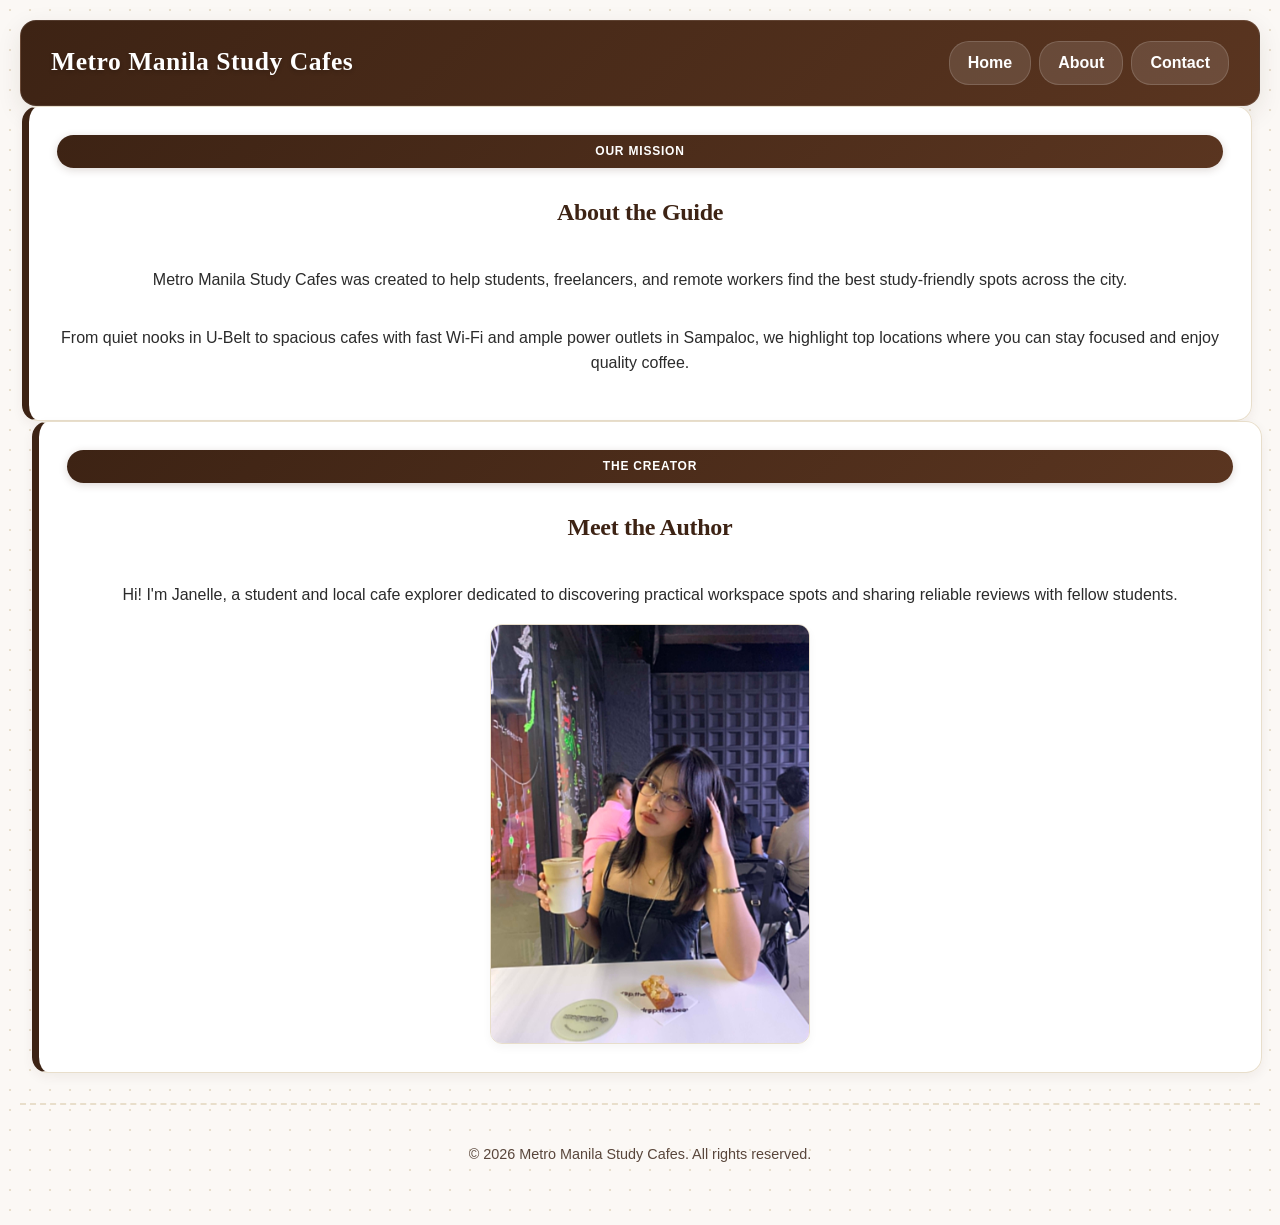
==== commit a16810be: "Complete Activity 8.1 - Fix script.js location, link scripts, and pass console check" ====
--- a/about.html
+++ b/about.html
@@ -10,7 +10,7 @@
 
   <!-- Navigation Bar Container -->
   <header>
-    <h1>Metro Manila Study Cafes</h1>
+    <h1 id="guide-title">Metro Manila Study Cafes</h1>
     <nav>
       <ul>
         <li><a href="index.html">Home</a></li>
@@ -51,8 +51,10 @@
   </main>
 
   <footer>
-    <p>&copy; 2026 Metro Manila Study Cafes. All rights reserved.</p>
+    <p id="footer-copyright">&copy; 2026 Metro Manila Study Cafes. All rights reserved.</p>
   </footer>
 
+  <!-- Activity 8.1 Linked Script -->
+  <script src="script.js"></script>
 </body>
 </html>
--- a/style.css
+++ b/style.css
@@ -461,4 +461,232 @@
 main fieldset td {
   width: 100% !important;
   display: block !important;
+}
+
+/* ==========================================================================
+   EQUAL HEIGHT CARDS ALIGNMENT FIX
+   ========================================================================== */
+
+/* Force table cells inside place-grid to match heights and fill container */
+.place-grid table tr,
+.place-grid td {
+  height: 100% !important;
+  vertical-align: top !important;
+}
+
+.place-grid .place-card {
+  display: flex !important;
+  flex-direction: column !important;
+  justify-content: space-between !important;
+  height: 100% !important;
+  min-height: 100% !important;
+  box-sizing: border-box !important;
+}
+
+.place-grid .place-card img {
+  margin-top: auto !important;
+}
+
+.place-grid .place-card .btn-link,
+.place-grid .place-card button {
+  margin-top: 15px !important;
+}
+
+/* ==========================================================================
+   ALIGN BUTTONS & IMAGES TO BOTTOM BASELINE
+   ========================================================================== */
+
+.place-card {
+  display: flex !important;
+  flex-direction: column !important;
+}
+
+.place-card img {
+  margin-top: auto !important;
+}
+
+.place-card a.btn-link,
+.place-card button {
+  margin-top: 15px !important;
+  align-self: center !important;
+}
+
+/* ==========================================================================
+   Activity 7.3: Named Grid Area Skeleton Layout
+   ========================================================================== */
+.page {
+  display: grid !important;
+  grid-template-columns: 240px 1fr !important;
+  grid-template-areas:
+    "masthead masthead"
+    "side     main"
+    "foot     foot" !important;
+  gap: 20px !important;
+  max-width: 1100px !important;
+  margin: 0 auto !important;
+}
+
+/* Assign Page Regions to Grid Areas */
+header,
+.site-header { 
+  grid-area: masthead !important; 
+  width: 100% !important;
+  max-width: 100% !important;
+  margin: 0 !important;
+}
+
+aside { 
+  grid-area: side !important;
+  background-color: var(--white);
+  border: 1px solid var(--card-border);
+  border-left: 7px solid var(--brand-color);
+  border-radius: 16px;
+  padding: 24px 20px;
+  box-shadow: var(--shadow-sm);
+  align-self: start;
+}
+
+aside h3 {
+  margin-top: 0;
+  color: var(--brand-color);
+  font-family: 'Georgia', serif;
+  font-size: 1.1rem;
+}
+
+main { 
+  grid-area: main !important; 
+  width: 100% !important;
+  max-width: 100% !important;
+  margin: 0 !important;
+}
+
+footer { 
+  grid-area: foot !important; 
+  width: 100% !important;
+  margin-top: 20px !important;
+}
+
+/* ==========================================================================
+   ADDED OVERRIDES: SIDEBAR ALIGNMENT & FULL-WIDTH HERO OVERRIDE
+   ========================================================================== */
+
+/* 1. Update Grid Layout template areas to support hero banner row */
+.page {
+  grid-template-columns: 260px 1fr !important;
+  grid-template-areas:
+    "masthead masthead"
+    "hero     hero"
+    "side     main"
+    "foot     foot" !important;
+  max-width: 1200px !important;
+}
+
+/* 2. Assign top-hero container to span full width top grid row */
+.top-hero {
+  grid-area: hero !important;
+  width: 100% !important;
+  margin-bottom: 20px;
+}
+
+/* 3. Ensure sidebar locks to the top of the main places section */
+aside {
+  align-self: start !important;
+}
+
+/* ==========================================================================
+   ACTIVITY 7.4: MOBILE-FIRST RESPONSIVE OVERRIDES & ENHANCEMENTS
+   ========================================================================== */
+
+/* Prevent accidental horizontal scrolling on small viewports */
+html, body {
+  overflow-x: hidden;
+}
+
+/* Base Mobile Layout (Single column stacking) */
+.page {
+  display: grid !important;
+  grid-template-columns: 1fr !important;
+  grid-template-areas:
+    "masthead"
+    "hero"
+    "main"
+    "side"
+    "foot" !important;
+  gap: 20px !important;
+  width: 100% !important;
+  max-width: 100% !important;
+}
+
+/* Mobile Header & Nav adjustments */
+header,
+.site-header {
+  flex-direction: column !important;
+  text-align: center !important;
+  gap: 15px !important;
+  padding: 18px 15px !important;
+}
+
+nav ul,
+.site-header nav ul {
+  flex-wrap: wrap !important;
+  justify-content: center !important;
+  gap: 8px !important;
+}
+
+/* Place grid card stacking on mobile */
+.place-grid {
+  display: flex !important;
+  flex-direction: column !important;
+  gap: 20px !important;
+}
+
+.place-grid table {
+  width: 100% !important;
+}
+
+/* Progressive enhancement for Tablet & Desktop using min-width queries */
+@media (min-width: 700px) {
+  header,
+  .site-header {
+    flex-direction: row !important;
+    text-align: left !important;
+    padding: 20px 30px !important;
+  }
+
+  .place-grid {
+    flex-direction: row !important;
+    flex-wrap: wrap !important;
+  }
+
+  .place-grid table {
+    flex: 1 1 220px !important;
+  }
+}
+
+@media (min-width: 900px) {
+  .page {
+    grid-template-columns: 260px 1fr !important;
+    grid-template-areas:
+      "masthead masthead"
+      "hero     hero"
+      "side     main"
+      "foot     foot" !important;
+    max-width: 1200px !important;
+  }
+}
+
+/* ==========================================================================
+   ALIGN SIDEBAR TOP EDGE WITH CARDS GRID FIX
+   ========================================================================== */
+
+/* Remove default top margins so aside and main containers align exactly */
+aside,
+main {
+  margin-top: 0 !important;
+  align-self: start !important;
+}
+
+/* Ensure the place grid aligns flush to top of main */
+main .place-grid {
+  margin-top: 0 !important;
 }
